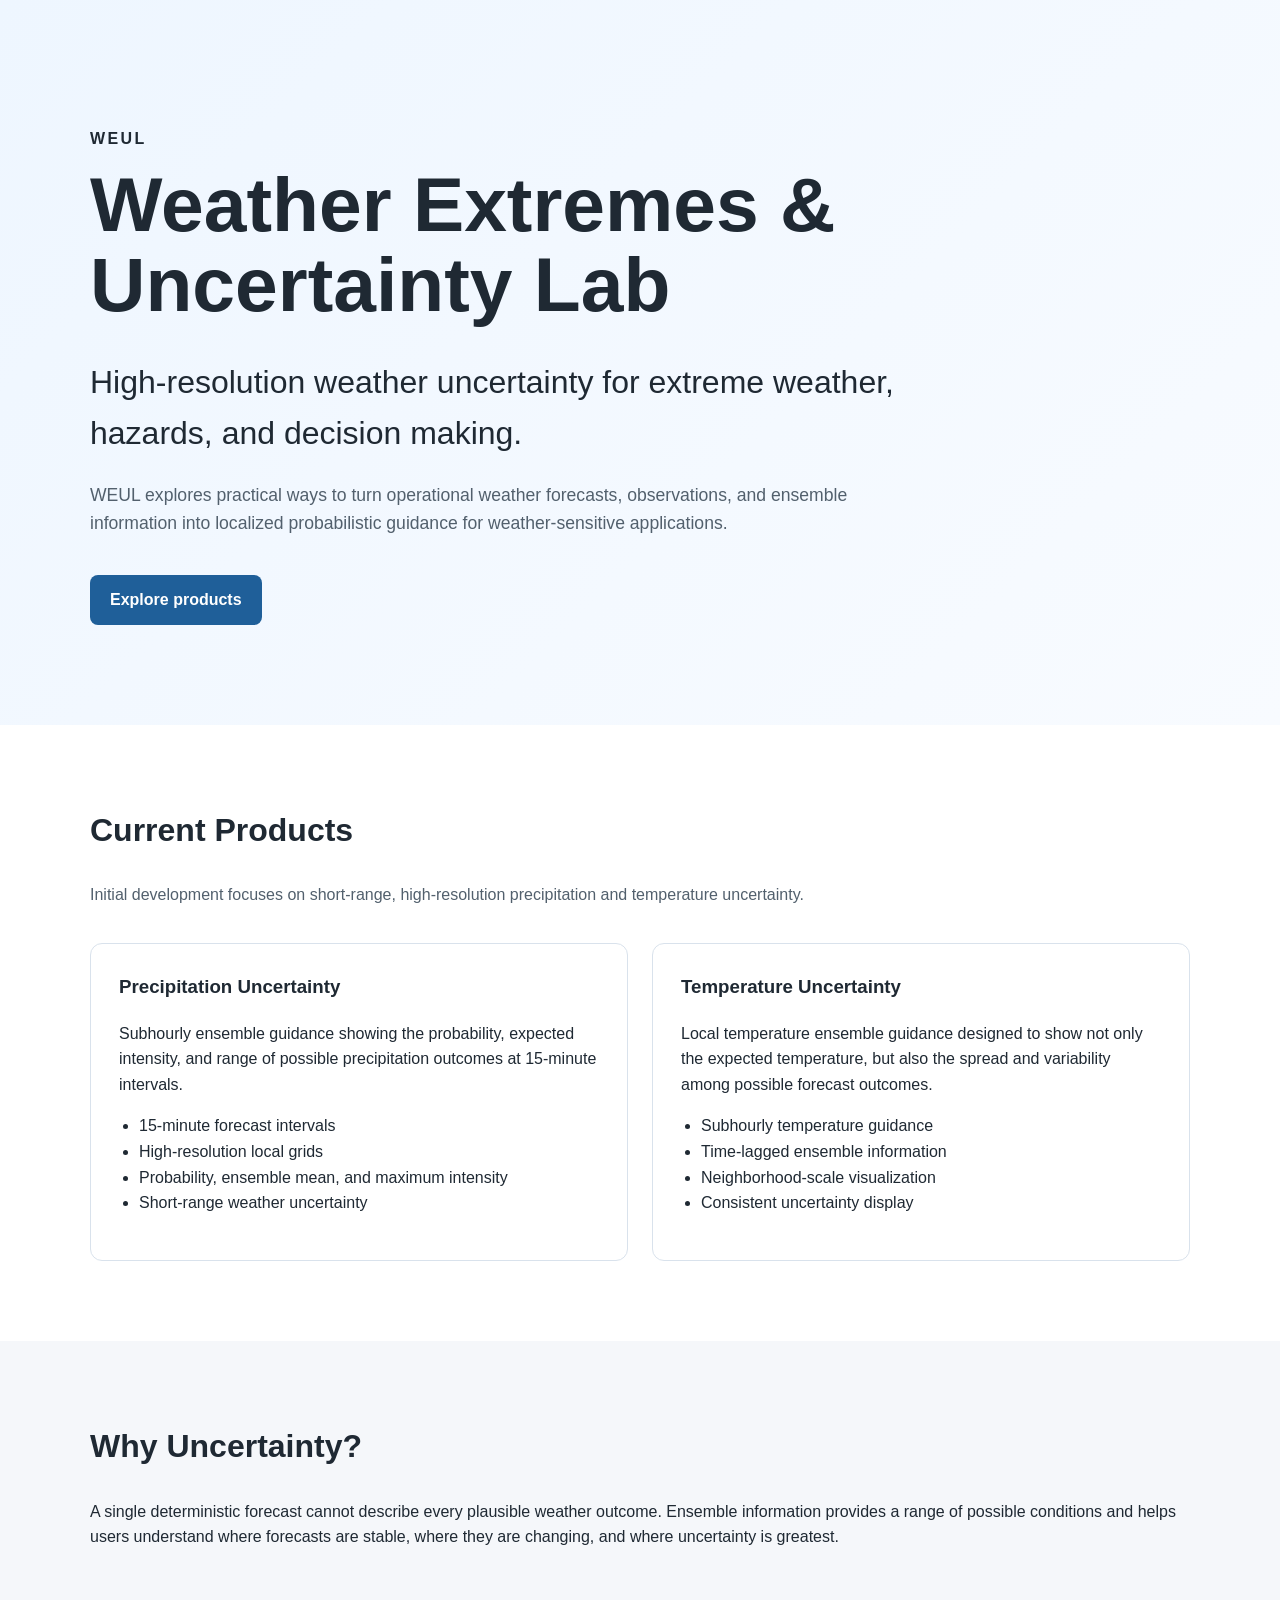
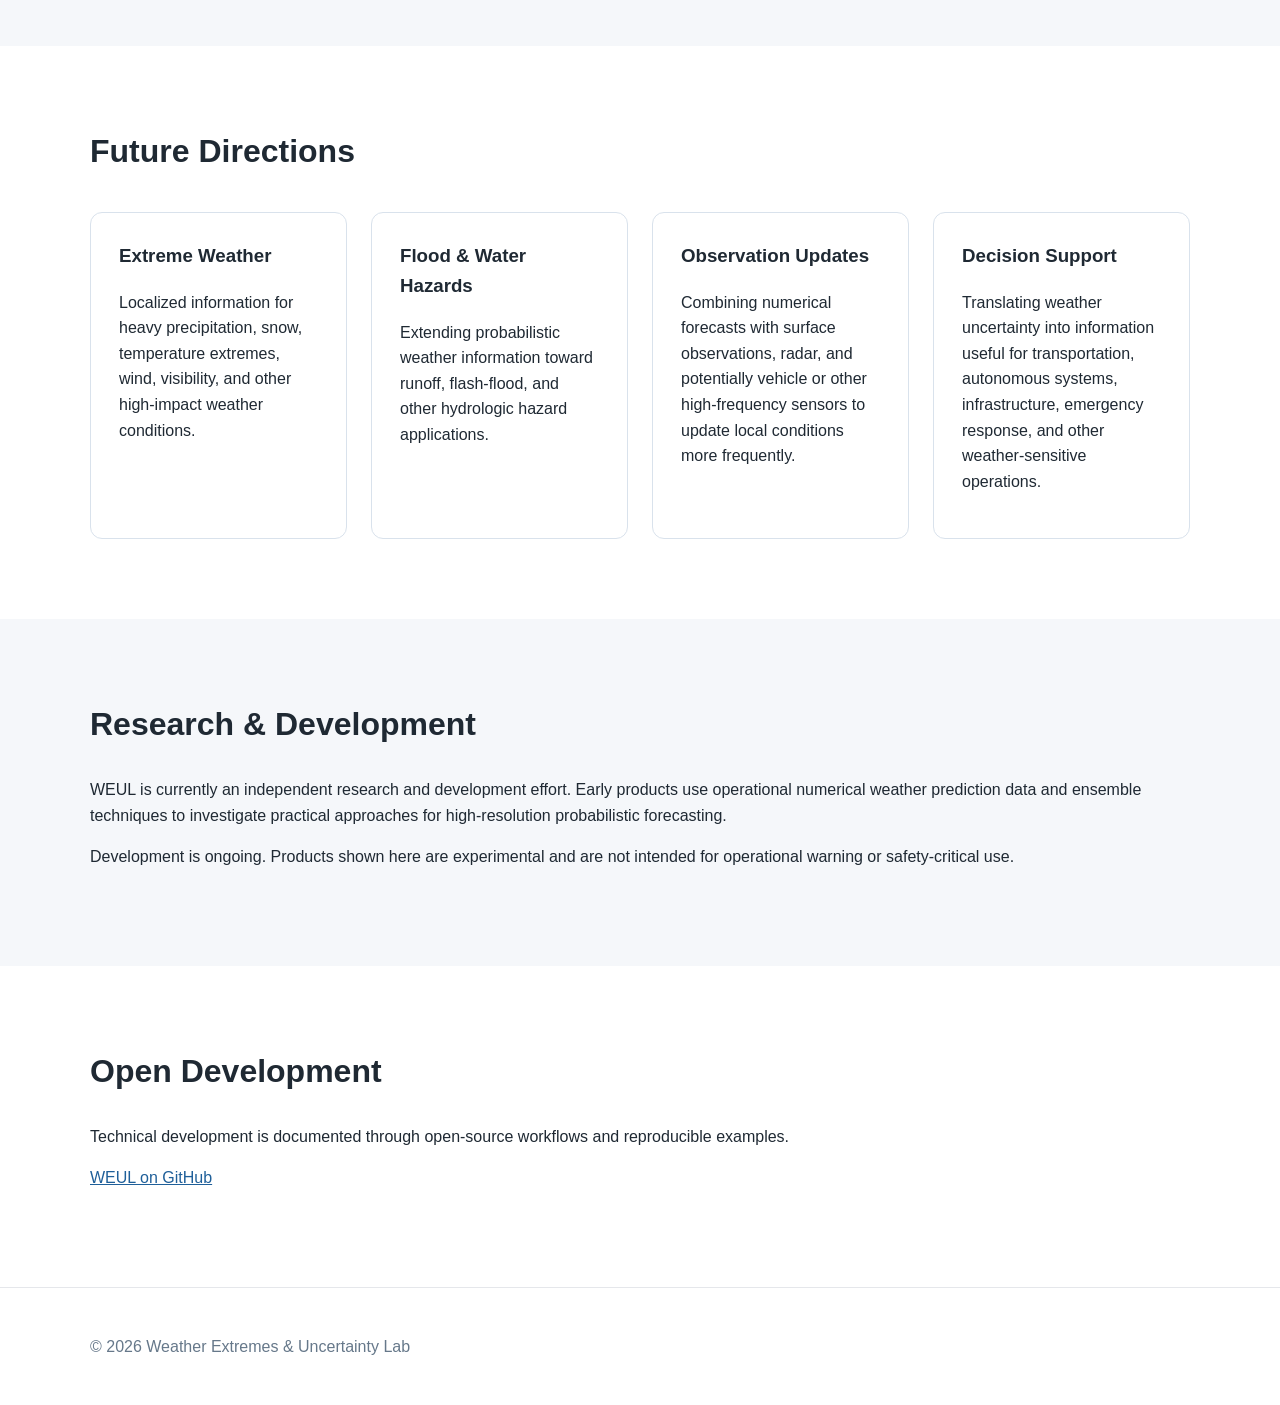
==== index.html @ e9f67d24 "Create initial WEUL website" ====
<!DOCTYPE html>
<html lang="en">
<head>
  <meta charset="UTF-8">
  <meta name="viewport" content="width=device-width, initial-scale=1.0">
  <title>Weather Extremes & Uncertainty Lab</title>
  <meta
    name="description"
    content="Weather Extremes & Uncertainty Lab develops high-resolution probabilistic weather and hazard information for decision making."
  >
  <link rel="stylesheet" href="style.css">
</head>

<body>

  <header class="hero">
    <div class="container">
      <p class="eyebrow">WEUL</p>

      <h1>Weather Extremes & Uncertainty Lab</h1>

      <p class="tagline">
        High-resolution weather uncertainty for extreme weather,
        hazards, and decision making.
      </p>

      <p class="intro">
        WEUL explores practical ways to turn operational weather forecasts,
        observations, and ensemble information into localized probabilistic
        guidance for weather-sensitive applications.
      </p>

      <a class="button" href="#products">Explore products</a>
    </div>
  </header>


  <main>

    <section id="products">
      <div class="container">
        <h2>Current Products</h2>

        <p class="section-intro">
          Initial development focuses on short-range, high-resolution
          precipitation and temperature uncertainty.
        </p>

        <div class="cards">

          <article class="card">
            <h3>Precipitation Uncertainty</h3>

            <p>
              Subhourly ensemble guidance showing the probability,
              expected intensity, and range of possible precipitation
              outcomes at 15-minute intervals.
            </p>

            <ul>
              <li>15-minute forecast intervals</li>
              <li>High-resolution local grids</li>
              <li>Probability, ensemble mean, and maximum intensity</li>
              <li>Short-range weather uncertainty</li>
            </ul>
          </article>


          <article class="card">
            <h3>Temperature Uncertainty</h3>

            <p>
              Local temperature ensemble guidance designed to show not only
              the expected temperature, but also the spread and variability
              among possible forecast outcomes.
            </p>

            <ul>
              <li>Subhourly temperature guidance</li>
              <li>Time-lagged ensemble information</li>
              <li>Neighborhood-scale visualization</li>
              <li>Consistent uncertainty display</li>
            </ul>
          </article>

        </div>
      </div>
    </section>


    <section class="alt">
      <div class="container">
        <h2>Why Uncertainty?</h2>

        <p>
          A single deterministic forecast cannot describe every plausible
          weather outcome. Ensemble information provides a range of possible
          conditions and helps users understand where forecasts are stable,
          where they are changing, and where uncertainty is greatest.
        </p>
      </div>
    </section>


    <section>
      <div class="container">
        <h2>Future Directions</h2>

        <div class="cards">

          <article class="card">
            <h3>Extreme Weather</h3>
            <p>
              Localized information for heavy precipitation, snow,
              temperature extremes, wind, visibility, and other high-impact
              weather conditions.
            </p>
          </article>

          <article class="card">
            <h3>Flood & Water Hazards</h3>
            <p>
              Extending probabilistic weather information toward runoff,
              flash-flood, and other hydrologic hazard applications.
            </p>
          </article>

          <article class="card">
            <h3>Observation Updates</h3>
            <p>
              Combining numerical forecasts with surface observations,
              radar, and potentially vehicle or other high-frequency sensors
              to update local conditions more frequently.
            </p>
          </article>

          <article class="card">
            <h3>Decision Support</h3>
            <p>
              Translating weather uncertainty into information useful for
              transportation, autonomous systems, infrastructure, emergency
              response, and other weather-sensitive operations.
            </p>
          </article>

        </div>
      </div>
    </section>


    <section class="alt">
      <div class="container">
        <h2>Research & Development</h2>

        <p>
          WEUL is currently an independent research and development effort.
          Early products use operational numerical weather prediction data
          and ensemble techniques to investigate practical approaches for
          high-resolution probabilistic forecasting.
        </p>

        <p>
          Development is ongoing. Products shown here are experimental and
          are not intended for operational warning or safety-critical use.
        </p>
      </div>
    </section>


    <section>
      <div class="container">
        <h2>Open Development</h2>

        <p>
          Technical development is documented through open-source workflows
          and reproducible examples.
        </p>

        <p>
          <a href="https://github.com/WEULab">WEUL on GitHub</a>
        </p>
      </div>
    </section>

  </main>


  <footer>
    <div class="container">
      <p>
        © 2026 Weather Extremes & Uncertainty Lab
      </p>
    </div>
  </footer>

</body>
</html>
---- style.css ----
* {
  box-sizing: border-box;
}

body {
  margin: 0;
  font-family:
    -apple-system,
    BlinkMacSystemFont,
    "Segoe UI",
    Roboto,
    Helvetica,
    Arial,
    sans-serif;

  color: #1f2933;
  background: #ffffff;
  line-height: 1.6;
}

.container {
  width: min(1100px, 90%);
  margin: 0 auto;
}

.hero {
  padding: 110px 0 100px;
  background: linear-gradient(
    135deg,
    #eef6ff,
    #f8fbff
  );
}

.eyebrow {
  font-weight: 700;
  letter-spacing: 0.15em;
  text-transform: uppercase;
  margin-bottom: 12px;
}

h1 {
  font-size: clamp(2.5rem, 6vw, 5rem);
  line-height: 1.05;
  max-width: 900px;
  margin: 0 0 24px;
}

.tagline {
  font-size: clamp(1.3rem, 2.5vw, 2rem);
  max-width: 850px;
  margin-bottom: 22px;
}

.intro {
  max-width: 760px;
  font-size: 1.1rem;
  color: #52606d;
}

.button {
  display: inline-block;
  margin-top: 20px;
  padding: 12px 20px;
  border-radius: 8px;
  background: #1f5f99;
  color: white;
  text-decoration: none;
  font-weight: 600;
}

section {
  padding: 80px 0;
}

.alt {
  background: #f5f7fa;
}

h2 {
  font-size: 2rem;
  margin-top: 0;
}

.section-intro {
  max-width: 760px;
  color: #52606d;
}

.cards {
  display: grid;
  grid-template-columns:
    repeat(auto-fit, minmax(250px, 1fr));

  gap: 24px;
  margin-top: 35px;
}

.card {
  border: 1px solid #d9e2ec;
  border-radius: 12px;
  padding: 28px;
  background: white;
}

.card h3 {
  margin-top: 0;
}

.card ul {
  padding-left: 20px;
}

a {
  color: #1f5f99;
}

footer {
  border-top: 1px solid #e5e7eb;
  padding: 30px 0;
  color: #66788a;
}
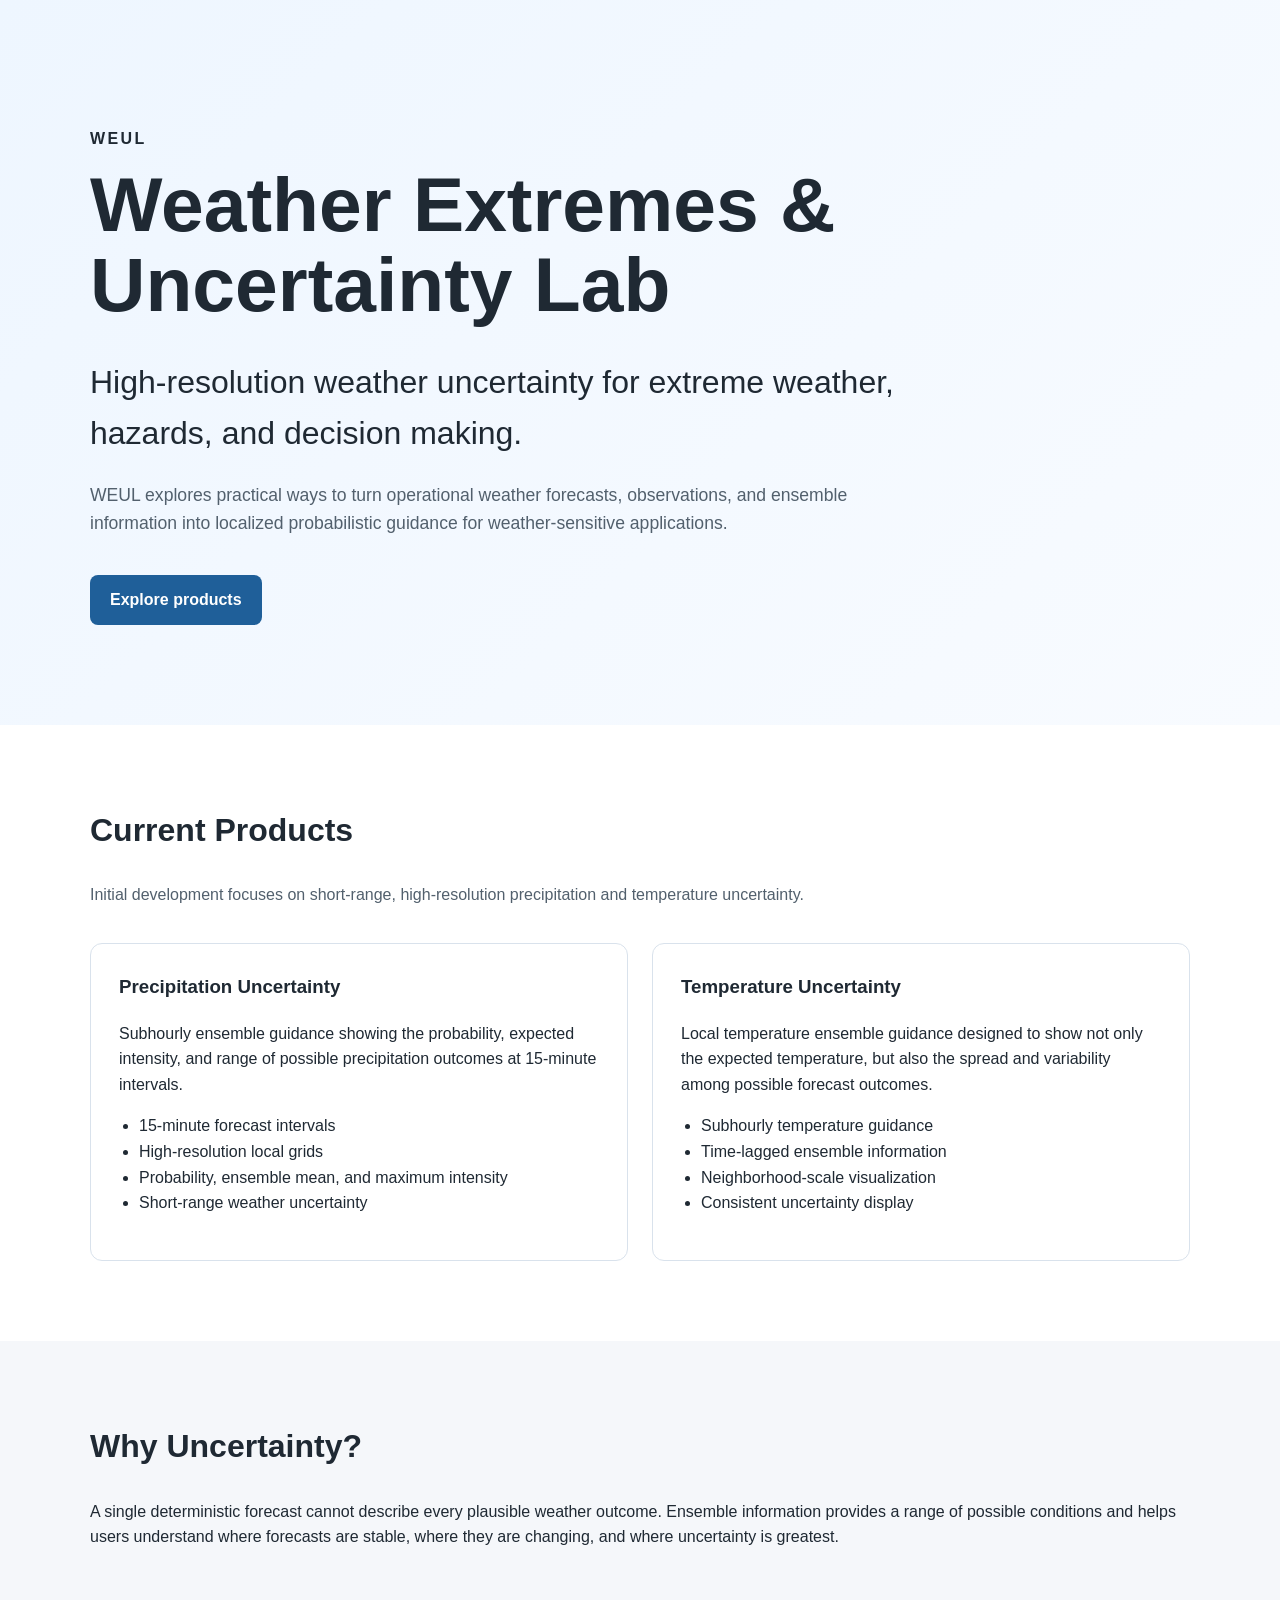
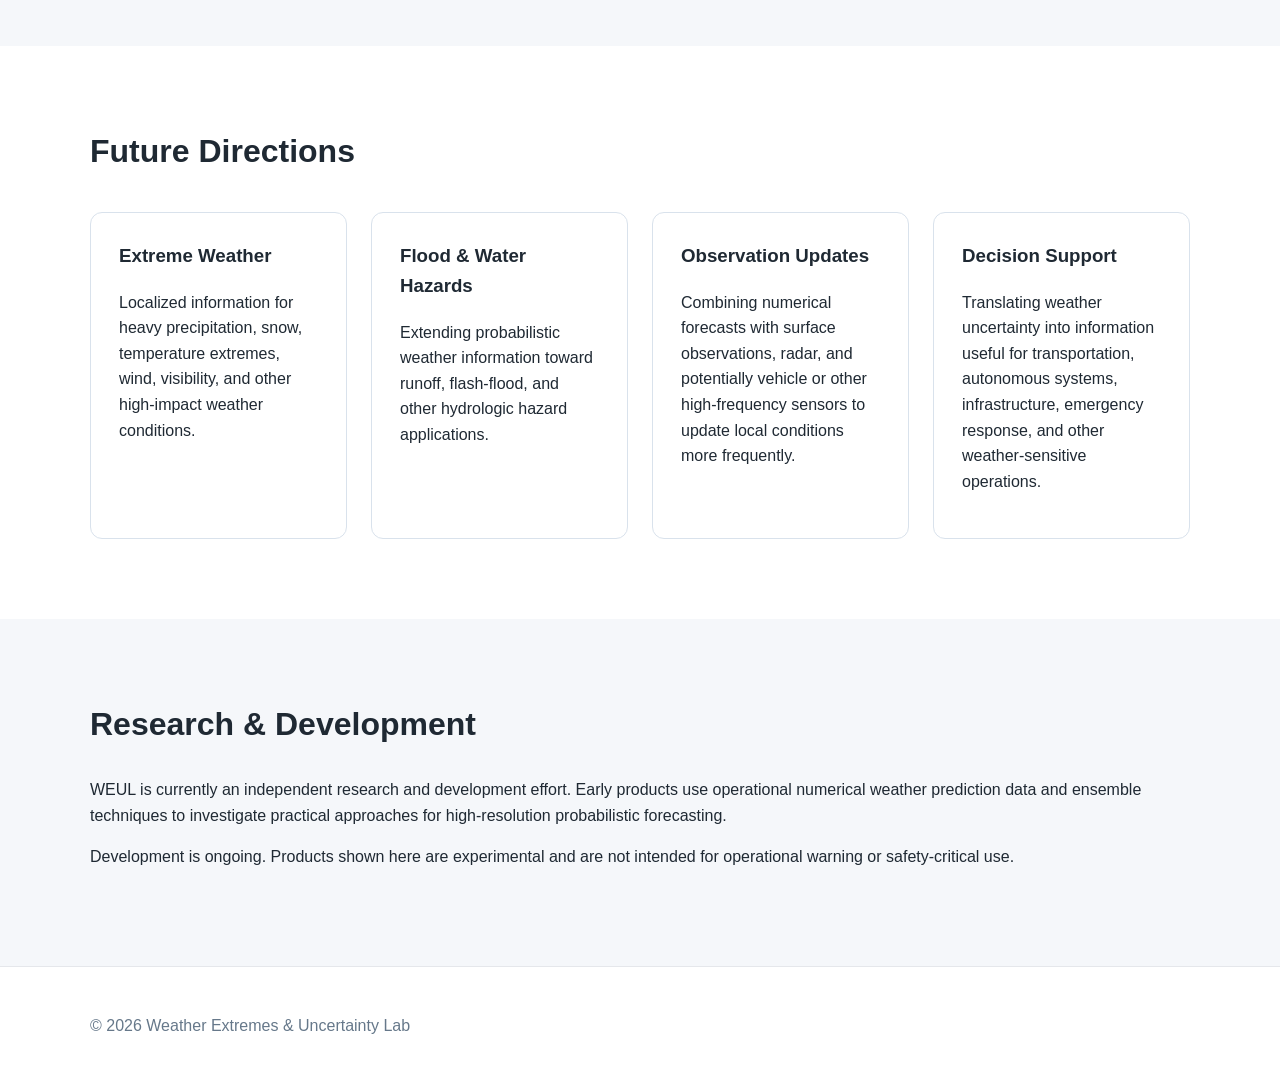
==== commit 42fde6a2: "Update index.html" ====
--- a/index.html
+++ b/index.html
@@ -167,21 +167,6 @@
     </section>
 
 
-    <section>
-      <div class="container">
-        <h2>Open Development</h2>
-
-        <p>
-          Technical development is documented through open-source workflows
-          and reproducible examples.
-        </p>
-
-        <p>
-          <a href="https://github.com/WEULab">WEUL on GitHub</a>
-        </p>
-      </div>
-    </section>
-
   </main>
 
 
@@ -194,4 +179,4 @@
   </footer>
 
 </body>
-</html>+</html>
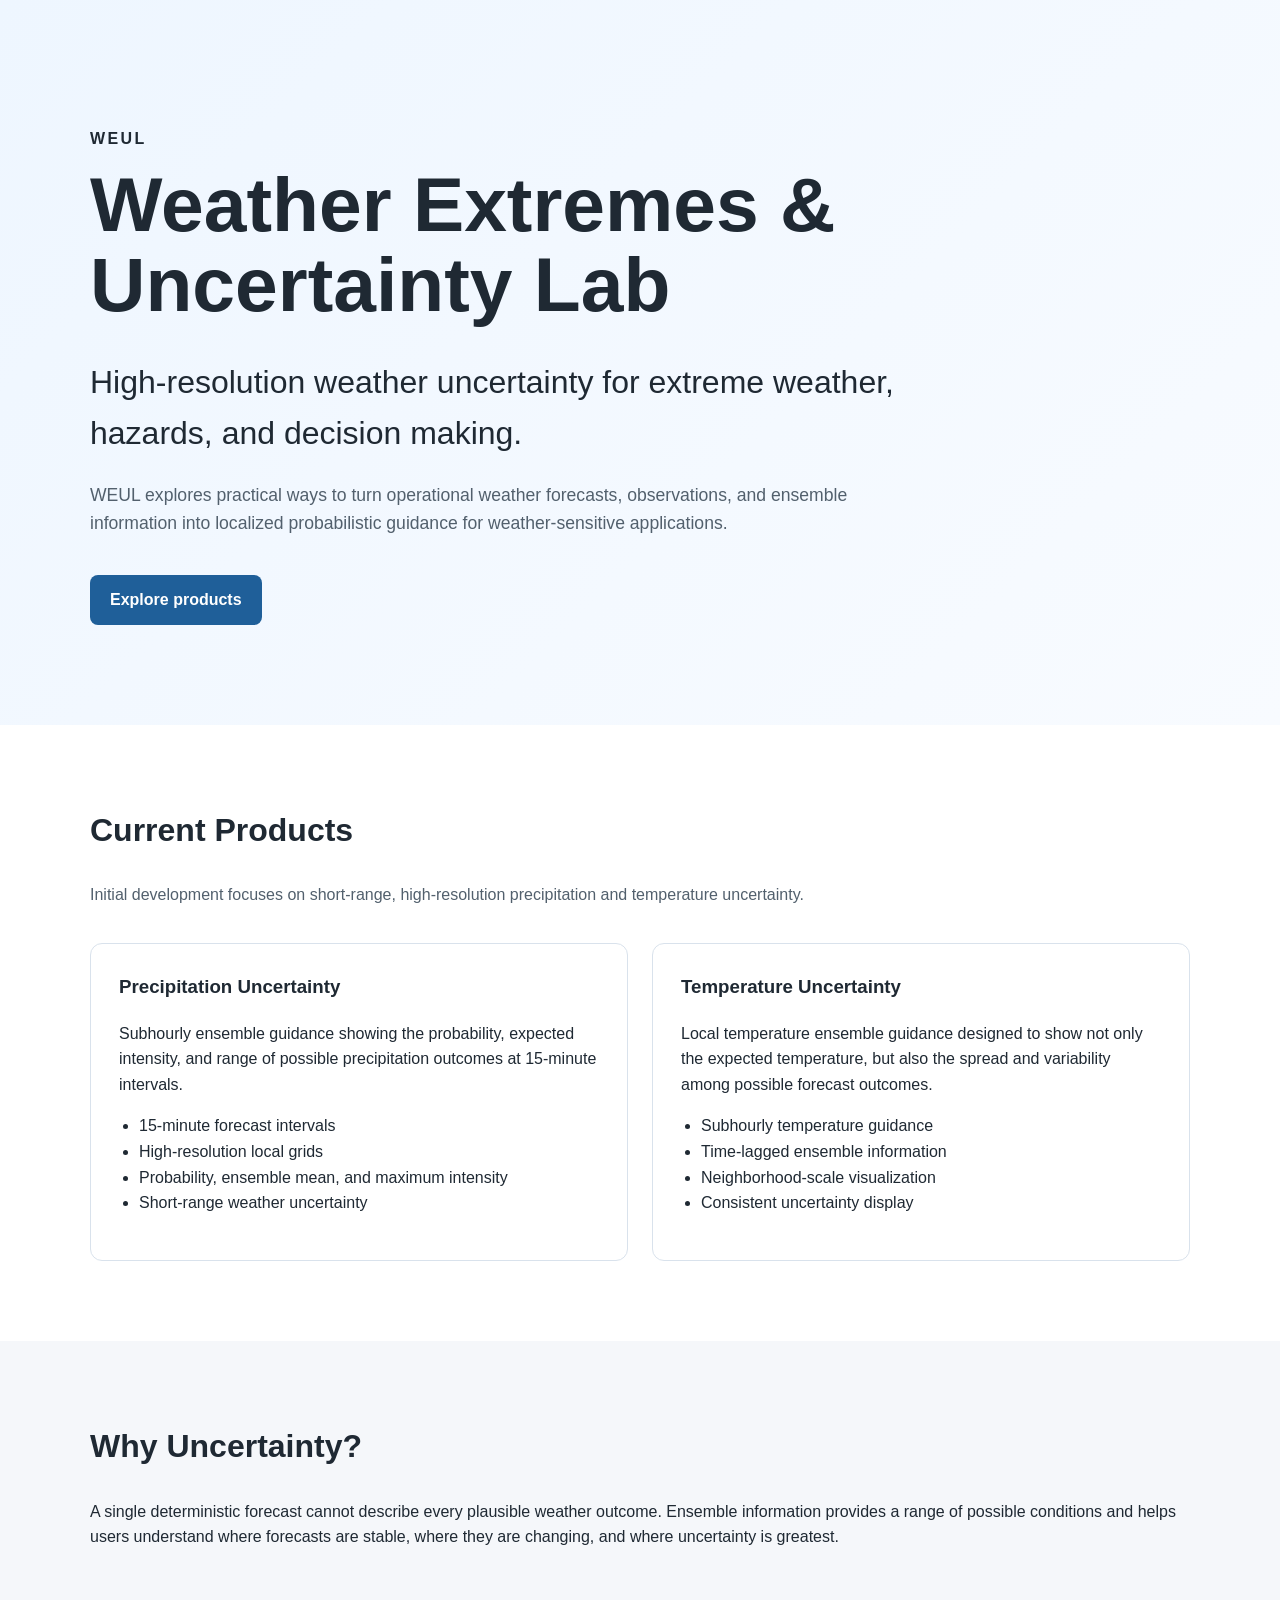
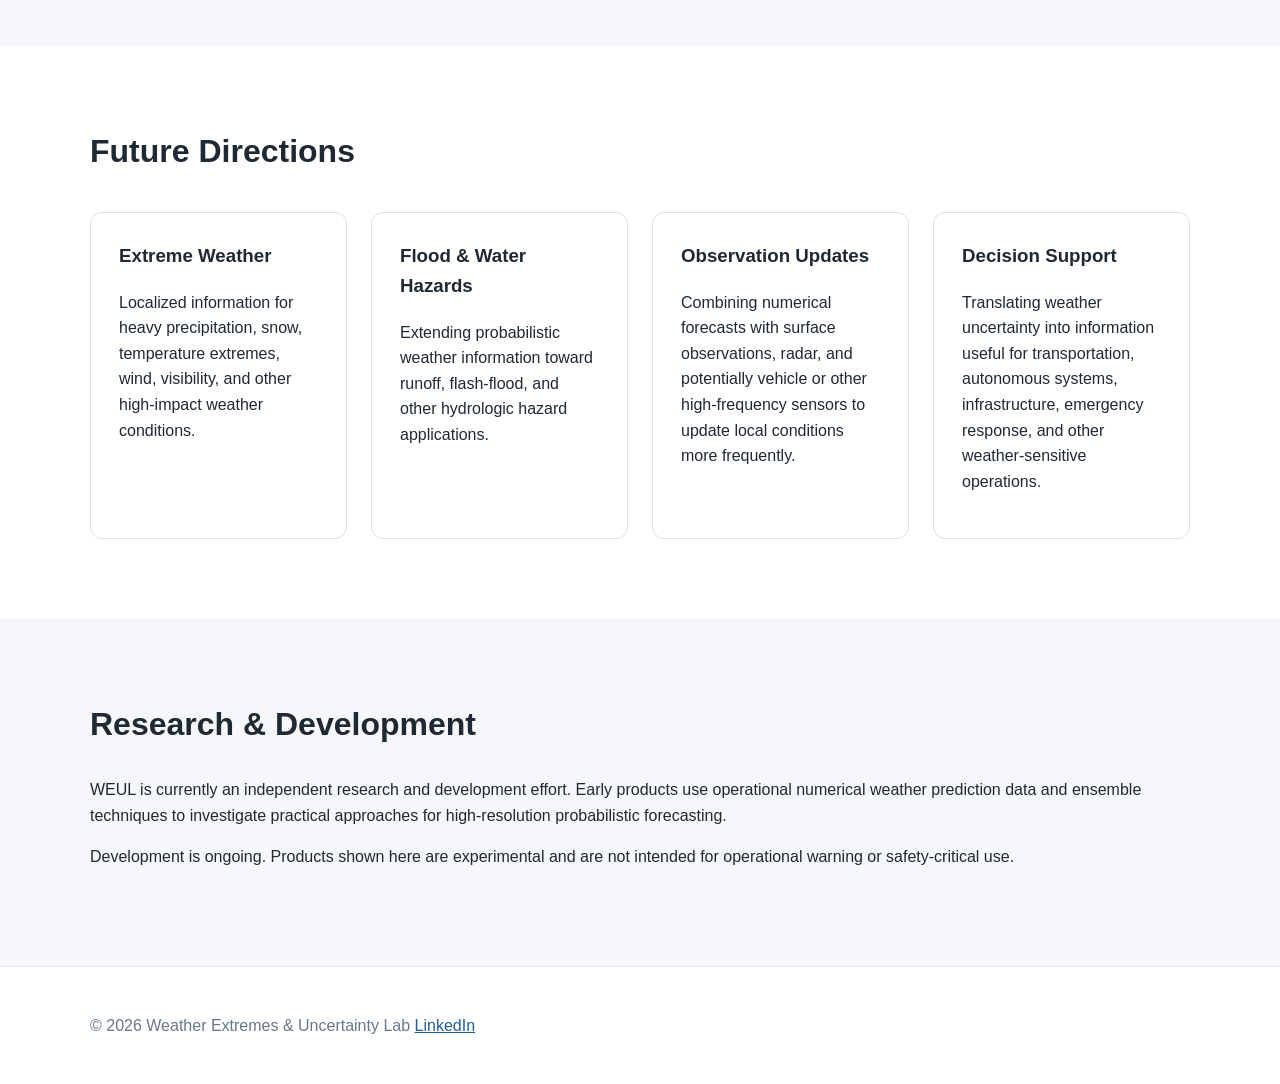
==== commit 0fdf5f88: "Update index.html" ====
--- a/index.html
+++ b/index.html
@@ -174,6 +174,13 @@
     <div class="container">
       <p>
         © 2026 Weather Extremes & Uncertainty Lab
+        <a
+          href="https://www.linkedin.com/company/weulab/"
+          target="_blank"
+          rel="noopener noreferrer"
+        >
+          LinkedIn
+        </a>        
       </p>
     </div>
   </footer>
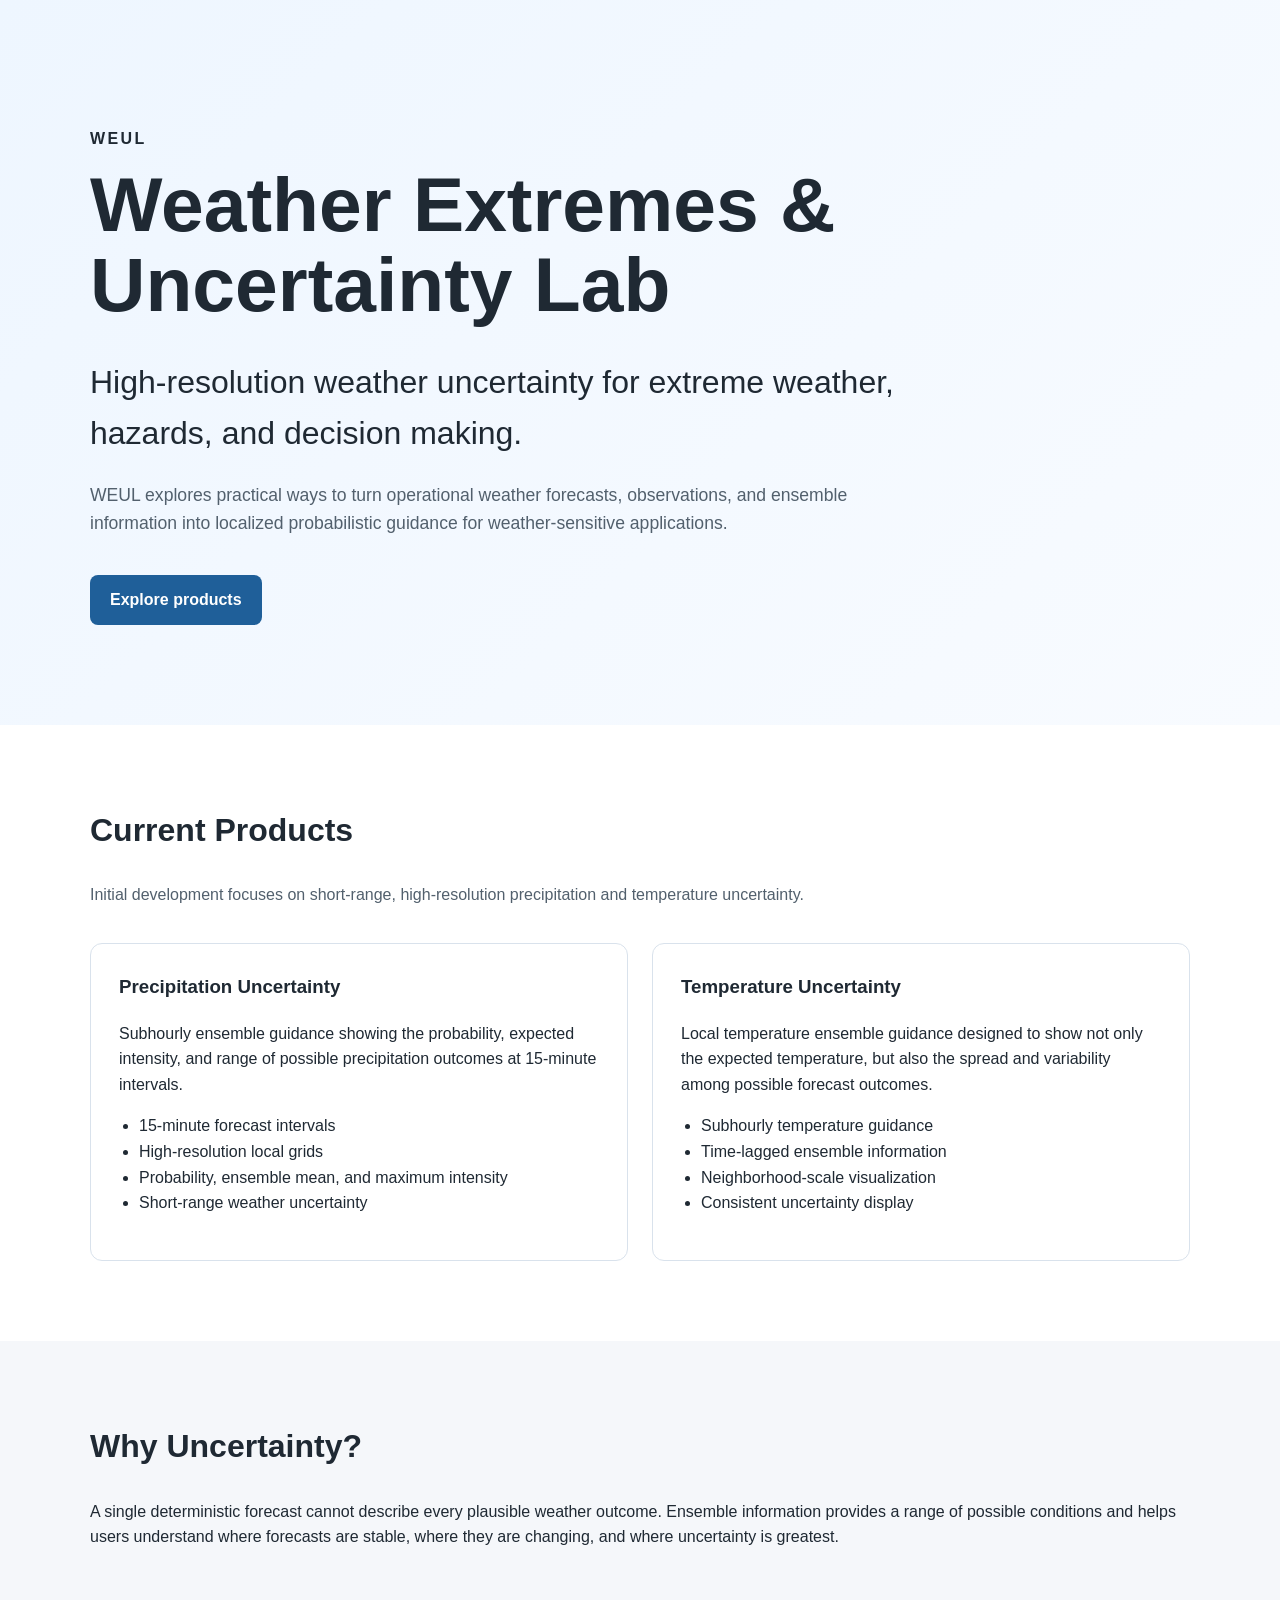
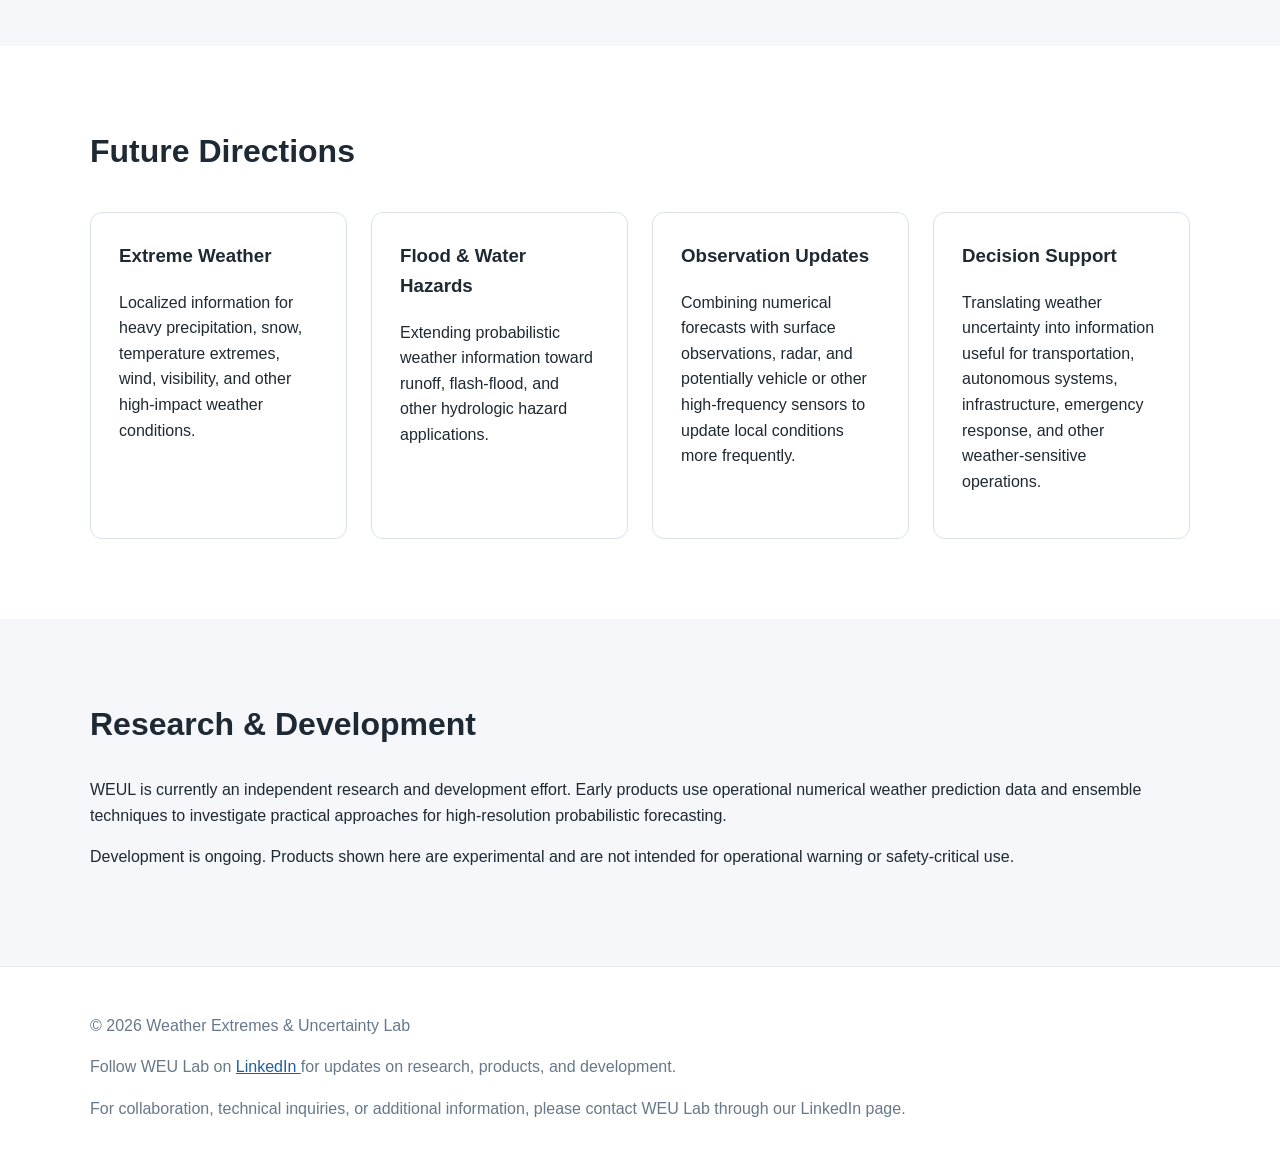
==== commit 57a642bf: "Update index.html" ====
--- a/index.html
+++ b/index.html
@@ -173,15 +173,24 @@
   <footer>
     <div class="container">
       <p>
-        © 2026 Weather Extremes & Uncertainty Lab
-        <a
-          href="https://www.linkedin.com/company/weulab/"
-          target="_blank"
-          rel="noopener noreferrer"
-        >
-          LinkedIn
-        </a>        
+        © 2026 Weather Extremes & Uncertainty Lab      
       </p>
+      <p>
+      Follow WEU Lab on
+      <a
+        href="https://www.linkedin.com/company/weulab/"
+        target="_blank"
+        rel="noopener noreferrer"
+      >
+        LinkedIn
+      </a>
+      for updates on research, products, and development.
+    </p>
+
+    <p>
+      For collaboration, technical inquiries, or additional information,
+      please contact WEU Lab through our LinkedIn page.
+    </p>
     </div>
   </footer>
 
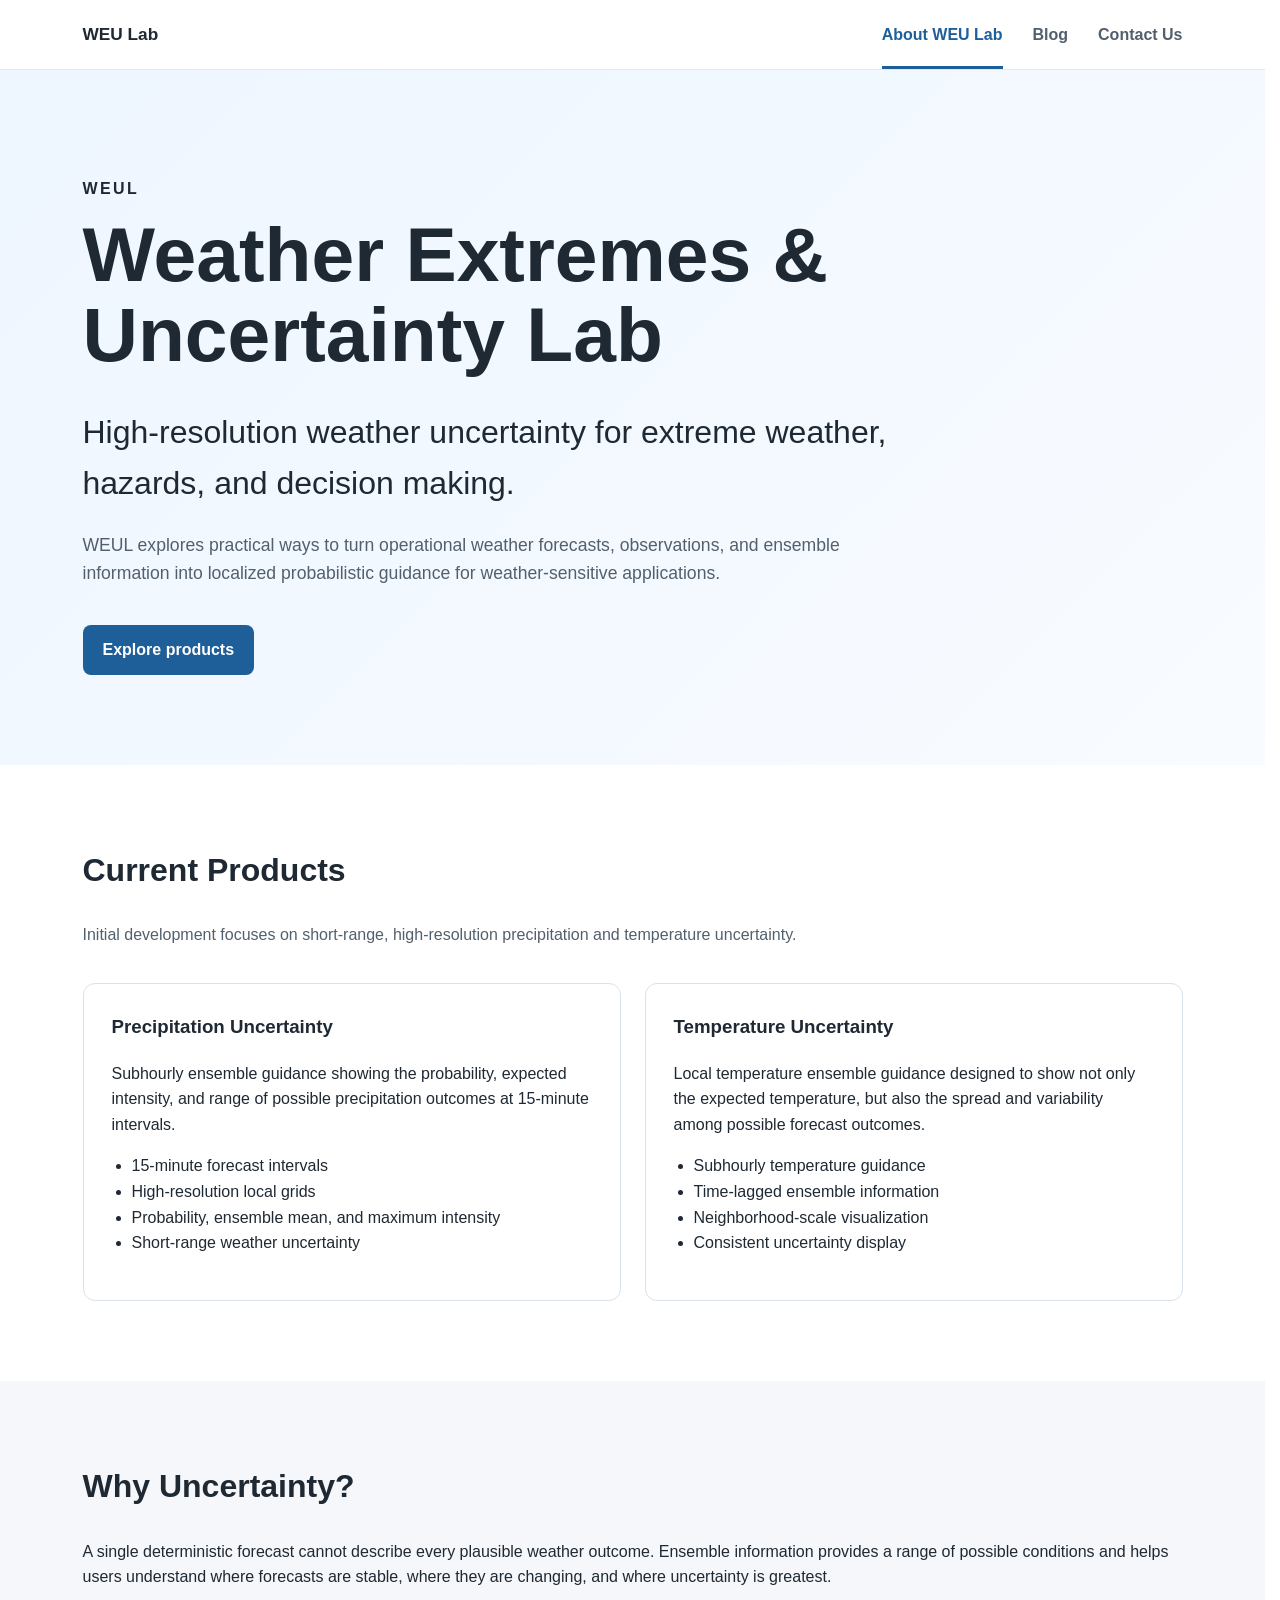
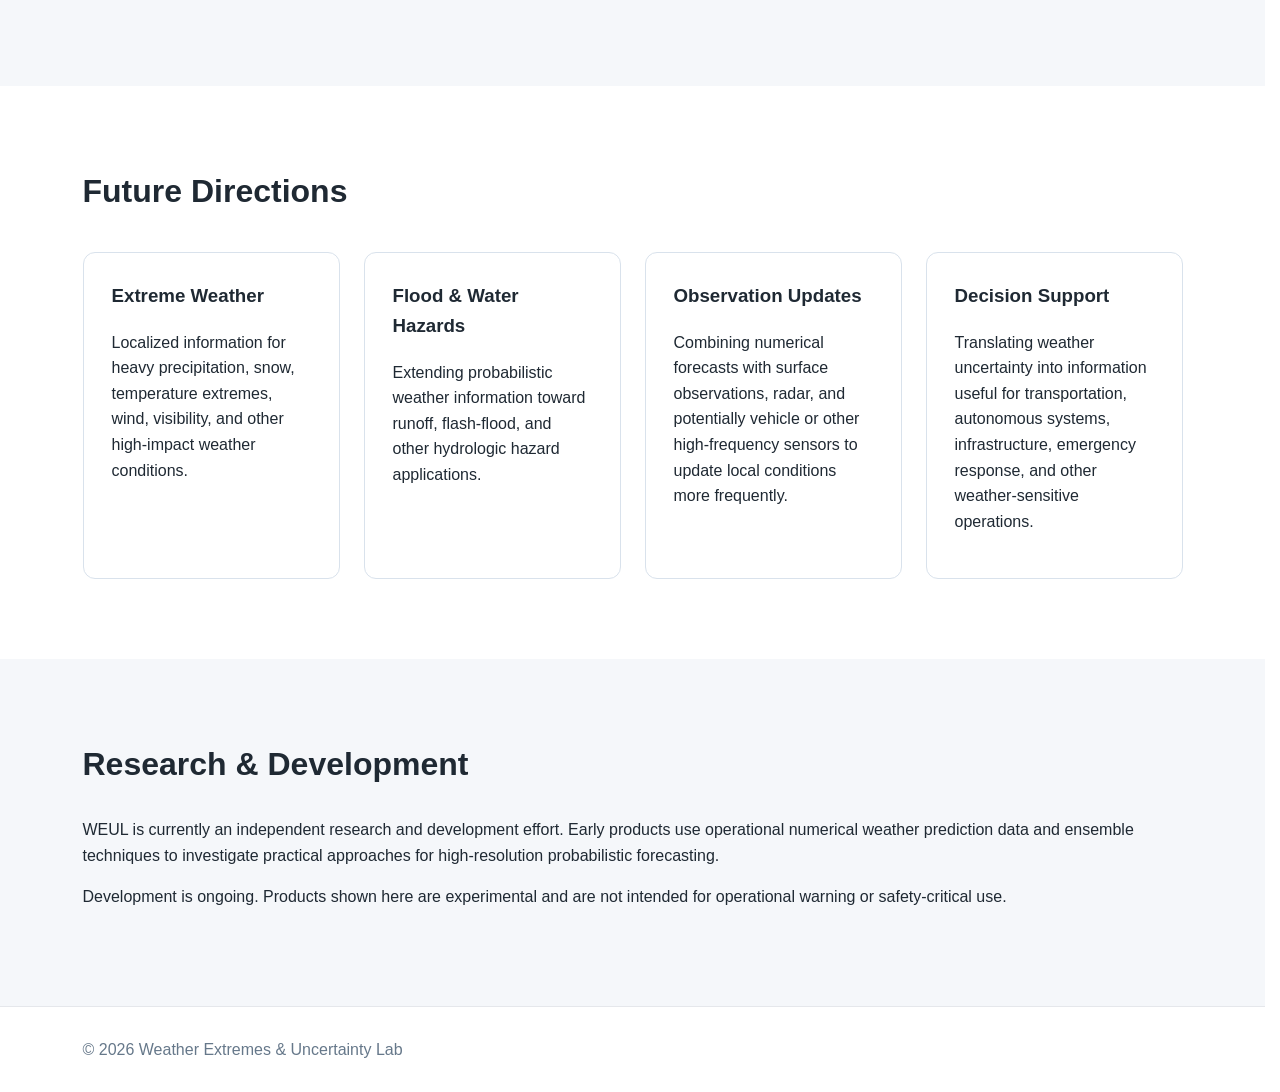
==== commit 45c33f43: "Add Blog and Contact pages" ====
--- a/index.html
+++ b/index.html
@@ -3,196 +3,48 @@
 <head>
   <meta charset="UTF-8">
   <meta name="viewport" content="width=device-width, initial-scale=1.0">
-  <title>Weather Extremes & Uncertainty Lab</title>
-  <meta
-    name="description"
-    content="Weather Extremes & Uncertainty Lab develops high-resolution probabilistic weather and hazard information for decision making."
-  >
+  <title>Weather Extremes &amp; Uncertainty Lab</title>
+  <meta name="description" content="Weather Extremes & Uncertainty Lab develops high-resolution probabilistic weather and hazard information for decision making.">
   <link rel="stylesheet" href="style.css">
 </head>
-
 <body>
-
+  <nav class="site-nav">
+    <div class="container nav-inner">
+      <a class="brand" href="index.html">WEU Lab</a>
+      <div class="nav-links">
+        <a class="active" href="index.html">About WEU Lab</a>
+        <a href="blog.html">Blog</a>
+        <a href="contact.html">Contact Us</a>
+      </div>
+    </div>
+  </nav>
   <header class="hero">
     <div class="container">
       <p class="eyebrow">WEUL</p>
-
-      <h1>Weather Extremes & Uncertainty Lab</h1>
-
-      <p class="tagline">
-        High-resolution weather uncertainty for extreme weather,
-        hazards, and decision making.
-      </p>
-
-      <p class="intro">
-        WEUL explores practical ways to turn operational weather forecasts,
-        observations, and ensemble information into localized probabilistic
-        guidance for weather-sensitive applications.
-      </p>
-
+      <h1>Weather Extremes &amp; Uncertainty Lab</h1>
+      <p class="tagline">High-resolution weather uncertainty for extreme weather, hazards, and decision making.</p>
+      <p class="intro">WEUL explores practical ways to turn operational weather forecasts, observations, and ensemble information into localized probabilistic guidance for weather-sensitive applications.</p>
       <a class="button" href="#products">Explore products</a>
     </div>
   </header>
-
-
   <main>
-
-    <section id="products">
-      <div class="container">
-        <h2>Current Products</h2>
-
-        <p class="section-intro">
-          Initial development focuses on short-range, high-resolution
-          precipitation and temperature uncertainty.
-        </p>
-
-        <div class="cards">
-
-          <article class="card">
-            <h3>Precipitation Uncertainty</h3>
-
-            <p>
-              Subhourly ensemble guidance showing the probability,
-              expected intensity, and range of possible precipitation
-              outcomes at 15-minute intervals.
-            </p>
-
-            <ul>
-              <li>15-minute forecast intervals</li>
-              <li>High-resolution local grids</li>
-              <li>Probability, ensemble mean, and maximum intensity</li>
-              <li>Short-range weather uncertainty</li>
-            </ul>
-          </article>
-
-
-          <article class="card">
-            <h3>Temperature Uncertainty</h3>
-
-            <p>
-              Local temperature ensemble guidance designed to show not only
-              the expected temperature, but also the spread and variability
-              among possible forecast outcomes.
-            </p>
-
-            <ul>
-              <li>Subhourly temperature guidance</li>
-              <li>Time-lagged ensemble information</li>
-              <li>Neighborhood-scale visualization</li>
-              <li>Consistent uncertainty display</li>
-            </ul>
-          </article>
-
-        </div>
+    <section id="products"><div class="container">
+      <h2>Current Products</h2>
+      <p class="section-intro">Initial development focuses on short-range, high-resolution precipitation and temperature uncertainty.</p>
+      <div class="cards">
+        <article class="card"><h3>Precipitation Uncertainty</h3><p>Subhourly ensemble guidance showing the probability, expected intensity, and range of possible precipitation outcomes at 15-minute intervals.</p><ul><li>15-minute forecast intervals</li><li>High-resolution local grids</li><li>Probability, ensemble mean, and maximum intensity</li><li>Short-range weather uncertainty</li></ul></article>
+        <article class="card"><h3>Temperature Uncertainty</h3><p>Local temperature ensemble guidance designed to show not only the expected temperature, but also the spread and variability among possible forecast outcomes.</p><ul><li>Subhourly temperature guidance</li><li>Time-lagged ensemble information</li><li>Neighborhood-scale visualization</li><li>Consistent uncertainty display</li></ul></article>
       </div>
-    </section>
-
-
-    <section class="alt">
-      <div class="container">
-        <h2>Why Uncertainty?</h2>
-
-        <p>
-          A single deterministic forecast cannot describe every plausible
-          weather outcome. Ensemble information provides a range of possible
-          conditions and helps users understand where forecasts are stable,
-          where they are changing, and where uncertainty is greatest.
-        </p>
-      </div>
-    </section>
-
-
-    <section>
-      <div class="container">
-        <h2>Future Directions</h2>
-
-        <div class="cards">
-
-          <article class="card">
-            <h3>Extreme Weather</h3>
-            <p>
-              Localized information for heavy precipitation, snow,
-              temperature extremes, wind, visibility, and other high-impact
-              weather conditions.
-            </p>
-          </article>
-
-          <article class="card">
-            <h3>Flood & Water Hazards</h3>
-            <p>
-              Extending probabilistic weather information toward runoff,
-              flash-flood, and other hydrologic hazard applications.
-            </p>
-          </article>
-
-          <article class="card">
-            <h3>Observation Updates</h3>
-            <p>
-              Combining numerical forecasts with surface observations,
-              radar, and potentially vehicle or other high-frequency sensors
-              to update local conditions more frequently.
-            </p>
-          </article>
-
-          <article class="card">
-            <h3>Decision Support</h3>
-            <p>
-              Translating weather uncertainty into information useful for
-              transportation, autonomous systems, infrastructure, emergency
-              response, and other weather-sensitive operations.
-            </p>
-          </article>
-
-        </div>
-      </div>
-    </section>
-
-
-    <section class="alt">
-      <div class="container">
-        <h2>Research & Development</h2>
-
-        <p>
-          WEUL is currently an independent research and development effort.
-          Early products use operational numerical weather prediction data
-          and ensemble techniques to investigate practical approaches for
-          high-resolution probabilistic forecasting.
-        </p>
-
-        <p>
-          Development is ongoing. Products shown here are experimental and
-          are not intended for operational warning or safety-critical use.
-        </p>
-      </div>
-    </section>
-
-
+    </div></section>
+    <section class="alt"><div class="container"><h2>Why Uncertainty?</h2><p>A single deterministic forecast cannot describe every plausible weather outcome. Ensemble information provides a range of possible conditions and helps users understand where forecasts are stable, where they are changing, and where uncertainty is greatest.</p></div></section>
+    <section><div class="container"><h2>Future Directions</h2><div class="cards">
+      <article class="card"><h3>Extreme Weather</h3><p>Localized information for heavy precipitation, snow, temperature extremes, wind, visibility, and other high-impact weather conditions.</p></article>
+      <article class="card"><h3>Flood &amp; Water Hazards</h3><p>Extending probabilistic weather information toward runoff, flash-flood, and other hydrologic hazard applications.</p></article>
+      <article class="card"><h3>Observation Updates</h3><p>Combining numerical forecasts with surface observations, radar, and potentially vehicle or other high-frequency sensors to update local conditions more frequently.</p></article>
+      <article class="card"><h3>Decision Support</h3><p>Translating weather uncertainty into information useful for transportation, autonomous systems, infrastructure, emergency response, and other weather-sensitive operations.</p></article>
+    </div></div></section>
+    <section class="alt"><div class="container"><h2>Research &amp; Development</h2><p>WEUL is currently an independent research and development effort. Early products use operational numerical weather prediction data and ensemble techniques to investigate practical approaches for high-resolution probabilistic forecasting.</p><p>Development is ongoing. Products shown here are experimental and are not intended for operational warning or safety-critical use.</p></div></section>
   </main>
-
-
-  <footer>
-    <div class="container">
-      <p>
-        © 2026 Weather Extremes & Uncertainty Lab      
-      </p>
-      <p>
-      Follow WEU Lab on
-      <a
-        href="https://www.linkedin.com/company/weulab/"
-        target="_blank"
-        rel="noopener noreferrer"
-      >
-        LinkedIn
-      </a>
-      for updates on research, products, and development.
-    </p>
-
-    <p>
-      For collaboration, technical inquiries, or additional information,
-      please contact WEU Lab through our LinkedIn page.
-    </p>
-    </div>
-  </footer>
-
+  <footer><div class="container"><p>© 2026 Weather Extremes &amp; Uncertainty Lab</p></div></footer>
 </body>
-</html>
+</html>
--- a/style.css
+++ b/style.css
@@ -1,122 +1,104 @@
-* {
-  box-sizing: border-box;
+* { box-sizing: border-box; }
+
+html {
+  overflow-y: scroll;
+  scrollbar-gutter: stable;
+  min-width: 100%;
 }
+
+html, body { min-height: 100%; }
 
 body {
   margin: 0;
-  font-family:
-    -apple-system,
-    BlinkMacSystemFont,
-    "Segoe UI",
-    Roboto,
-    Helvetica,
-    Arial,
-    sans-serif;
-
+  min-height: 100vh;
+  display: flex;
+  flex-direction: column;
+  font-family: -apple-system, BlinkMacSystemFont, "Segoe UI", Roboto, Helvetica, Arial, sans-serif;
   color: #1f2933;
   background: #ffffff;
   line-height: 1.6;
 }
 
-.container {
-  width: min(1100px, 90%);
-  margin: 0 auto;
+.container { width: min(1100px, 90%); margin: 0 auto; }
+
+.site-nav {
+  background: #ffffff;
+  border-bottom: 1px solid #e5e7eb;
+  min-height: 69px;
+  flex: 0 0 auto;
 }
 
-.hero {
-  padding: 110px 0 100px;
-  background: linear-gradient(
-    135deg,
-    #eef6ff,
-    #f8fbff
-  );
+.nav-inner {
+  height: 69px;
+  display: flex;
+  align-items: center;
+  justify-content: space-between;
+  gap: 28px;
 }
 
-.eyebrow {
-  font-weight: 700;
-  letter-spacing: 0.15em;
-  text-transform: uppercase;
-  margin-bottom: 12px;
+.brand {
+  color: #1f2933;
+  font-size: 1.08rem;
+  font-weight: 750;
+  text-decoration: none;
+  white-space: nowrap;
 }
 
-h1 {
-  font-size: clamp(2.5rem, 6vw, 5rem);
-  line-height: 1.05;
-  max-width: 900px;
-  margin: 0 0 24px;
+.nav-links {
+  display: flex;
+  align-items: center;
+  justify-content: flex-end;
+  gap: 30px;
+  min-width: 330px;
+  height: 69px;
 }
 
-.tagline {
-  font-size: clamp(1.3rem, 2.5vw, 2rem);
-  max-width: 850px;
-  margin-bottom: 22px;
+.nav-links a {
+  height: 69px;
+  display: flex;
+  align-items: center;
+  color: #52606d;
+  font-weight: 600;
+  text-decoration: none;
+  padding: 3px 0 0;
+  border-bottom: 3px solid transparent;
+  white-space: nowrap;
 }
 
-.intro {
-  max-width: 760px;
-  font-size: 1.1rem;
-  color: #52606d;
+.nav-links a:hover,
+.nav-links a.active {
+  color: #1f5f99;
+  border-bottom-color: #1f5f99;
 }
 
-.button {
-  display: inline-block;
-  margin-top: 20px;
-  padding: 12px 20px;
-  border-radius: 8px;
-  background: #1f5f99;
-  color: white;
-  text-decoration: none;
-  font-weight: 600;
+.hero { padding: 90px 0; background: linear-gradient(135deg, #eef6ff, #f8fbff); }
+.page-hero { padding: 68px 0 58px; background: linear-gradient(135deg, #eef6ff, #f8fbff); }
+.eyebrow { font-weight: 700; letter-spacing: 0.15em; text-transform: uppercase; margin-bottom: 12px; }
+h1 { font-size: clamp(2.5rem, 6vw, 5rem); line-height: 1.05; max-width: 900px; margin: 0 0 24px; }
+.page-hero h1 { font-size: clamp(2.3rem, 5vw, 4rem); }
+.tagline { font-size: clamp(1.3rem, 2.5vw, 2rem); max-width: 850px; margin-bottom: 22px; }
+.intro { max-width: 760px; font-size: 1.1rem; color: #52606d; }
+.button { display: inline-block; margin-top: 20px; padding: 12px 20px; border-radius: 8px; background: #1f5f99; color: white; text-decoration: none; font-weight: 600; }
+main { flex: 1 0 auto; }
+section { padding: 80px 0; }
+.alt { background: #f5f7fa; }
+h2 { font-size: 2rem; margin-top: 0; }
+.section-intro { max-width: 760px; color: #52606d; }
+.cards { display: grid; grid-template-columns: repeat(auto-fit, minmax(250px, 1fr)); gap: 24px; margin-top: 35px; }
+.card { border: 1px solid #d9e2ec; border-radius: 12px; padding: 28px; background: white; }
+.card h3 { margin-top: 0; }
+.card ul { padding-left: 20px; }
+a { color: #1f5f99; }
+.content-narrow { max-width: 760px; }
+.blog-placeholder { border-left: 4px solid #1f5f99; padding: 6px 0 6px 22px; color: #52606d; }
+.contact-card { max-width: 760px; }
+.contact-card p { font-size: 1.08rem; }
+footer { flex: 0 0 auto; border-top: 1px solid #e5e7eb; padding: 30px 0; color: #66788a; }
+footer p { margin: 0; }
+
+@media (max-width: 680px) {
+  .nav-inner { height: auto; min-height: 69px; align-items: flex-start; flex-direction: column; gap: 0; padding-top: 14px; }
+  .nav-links { width: 100%; height: auto; min-width: 0; justify-content: flex-start; gap: 20px; overflow-x: auto; }
+  .nav-links a { height: auto; padding: 12px 0 14px; }
+  .hero { padding: 68px 0; }
 }
-
-section {
-  padding: 80px 0;
-}
-
-.alt {
-  background: #f5f7fa;
-}
-
-h2 {
-  font-size: 2rem;
-  margin-top: 0;
-}
-
-.section-intro {
-  max-width: 760px;
-  color: #52606d;
-}
-
-.cards {
-  display: grid;
-  grid-template-columns:
-    repeat(auto-fit, minmax(250px, 1fr));
-
-  gap: 24px;
-  margin-top: 35px;
-}
-
-.card {
-  border: 1px solid #d9e2ec;
-  border-radius: 12px;
-  padding: 28px;
-  background: white;
-}
-
-.card h3 {
-  margin-top: 0;
-}
-
-.card ul {
-  padding-left: 20px;
-}
-
-a {
-  color: #1f5f99;
-}
-
-footer {
-  border-top: 1px solid #e5e7eb;
-  padding: 30px 0;
-  color: #66788a;
-}
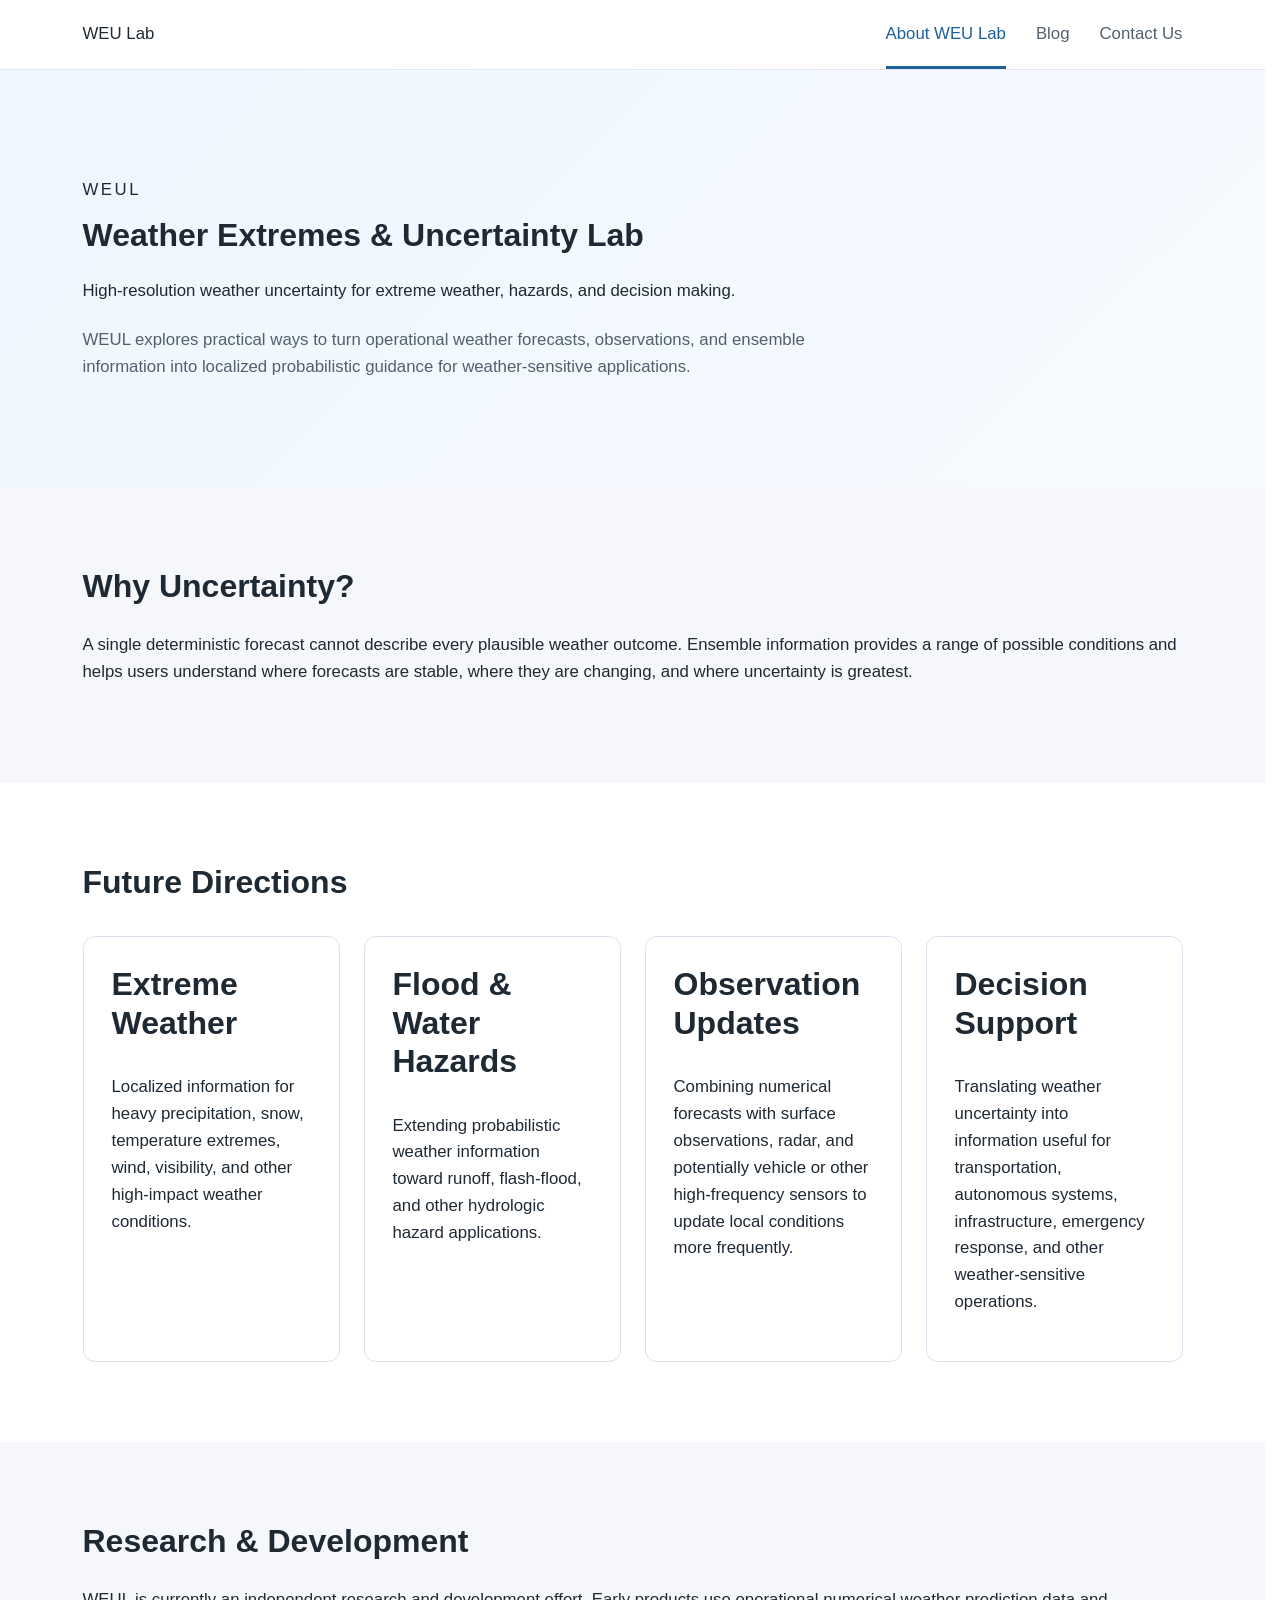
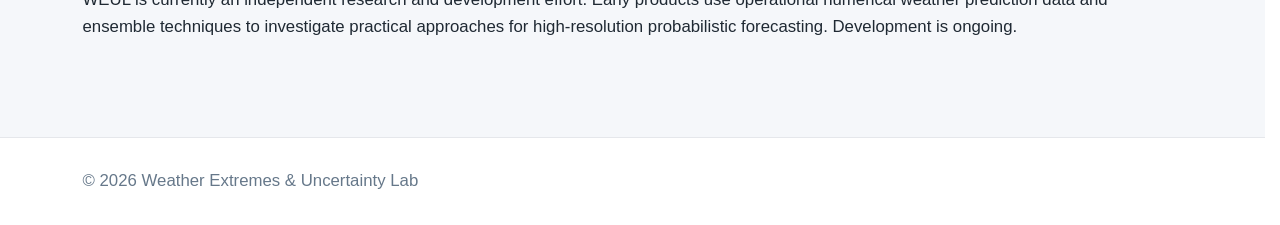
==== commit 9b6e8913: "Initial WEU Lab website" ====
--- a/index.html
+++ b/index.html
@@ -24,18 +24,9 @@
       <h1>Weather Extremes &amp; Uncertainty Lab</h1>
       <p class="tagline">High-resolution weather uncertainty for extreme weather, hazards, and decision making.</p>
       <p class="intro">WEUL explores practical ways to turn operational weather forecasts, observations, and ensemble information into localized probabilistic guidance for weather-sensitive applications.</p>
-      <a class="button" href="#products">Explore products</a>
     </div>
   </header>
   <main>
-    <section id="products"><div class="container">
-      <h2>Current Products</h2>
-      <p class="section-intro">Initial development focuses on short-range, high-resolution precipitation and temperature uncertainty.</p>
-      <div class="cards">
-        <article class="card"><h3>Precipitation Uncertainty</h3><p>Subhourly ensemble guidance showing the probability, expected intensity, and range of possible precipitation outcomes at 15-minute intervals.</p><ul><li>15-minute forecast intervals</li><li>High-resolution local grids</li><li>Probability, ensemble mean, and maximum intensity</li><li>Short-range weather uncertainty</li></ul></article>
-        <article class="card"><h3>Temperature Uncertainty</h3><p>Local temperature ensemble guidance designed to show not only the expected temperature, but also the spread and variability among possible forecast outcomes.</p><ul><li>Subhourly temperature guidance</li><li>Time-lagged ensemble information</li><li>Neighborhood-scale visualization</li><li>Consistent uncertainty display</li></ul></article>
-      </div>
-    </div></section>
     <section class="alt"><div class="container"><h2>Why Uncertainty?</h2><p>A single deterministic forecast cannot describe every plausible weather outcome. Ensemble information provides a range of possible conditions and helps users understand where forecasts are stable, where they are changing, and where uncertainty is greatest.</p></div></section>
     <section><div class="container"><h2>Future Directions</h2><div class="cards">
       <article class="card"><h3>Extreme Weather</h3><p>Localized information for heavy precipitation, snow, temperature extremes, wind, visibility, and other high-impact weather conditions.</p></article>
@@ -43,7 +34,7 @@
       <article class="card"><h3>Observation Updates</h3><p>Combining numerical forecasts with surface observations, radar, and potentially vehicle or other high-frequency sensors to update local conditions more frequently.</p></article>
       <article class="card"><h3>Decision Support</h3><p>Translating weather uncertainty into information useful for transportation, autonomous systems, infrastructure, emergency response, and other weather-sensitive operations.</p></article>
     </div></div></section>
-    <section class="alt"><div class="container"><h2>Research &amp; Development</h2><p>WEUL is currently an independent research and development effort. Early products use operational numerical weather prediction data and ensemble techniques to investigate practical approaches for high-resolution probabilistic forecasting.</p><p>Development is ongoing. Products shown here are experimental and are not intended for operational warning or safety-critical use.</p></div></section>
+    <section class="alt"><div class="container"><h2>Research &amp; Development</h2><p>WEUL is currently an independent research and development effort. Early products use operational numerical weather prediction data and ensemble techniques to investigate practical approaches for high-resolution probabilistic forecasting. Development is ongoing. </p></div></section>
   </main>
   <footer><div class="container"><p>© 2026 Weather Extremes &amp; Uncertainty Lab</p></div></footer>
 </body>
--- a/style.css
+++ b/style.css
@@ -17,6 +17,8 @@
   color: #1f2933;
   background: #ffffff;
   line-height: 1.6;
+  font-size: 1.05rem;
+  font-weight: 400;
 }
 
 .container { width: min(1100px, 90%); margin: 0 auto; }
@@ -36,10 +38,11 @@
   gap: 28px;
 }
 
-.brand {
+.brand,
+.site-name {
   color: #1f2933;
-  font-size: 1.08rem;
-  font-weight: 750;
+  font-size: 1.05rem;
+  font-weight: 400;
   text-decoration: none;
   white-space: nowrap;
 }
@@ -58,7 +61,8 @@
   display: flex;
   align-items: center;
   color: #52606d;
-  font-weight: 600;
+  font-size: 1.05rem;
+  font-weight: 400;
   text-decoration: none;
   padding: 3px 0 0;
   border-bottom: 3px solid transparent;
@@ -73,32 +77,154 @@
 
 .hero { padding: 90px 0; background: linear-gradient(135deg, #eef6ff, #f8fbff); }
 .page-hero { padding: 68px 0 58px; background: linear-gradient(135deg, #eef6ff, #f8fbff); }
-.eyebrow { font-weight: 700; letter-spacing: 0.15em; text-transform: uppercase; margin-bottom: 12px; }
-h1 { font-size: clamp(2.5rem, 6vw, 5rem); line-height: 1.05; max-width: 900px; margin: 0 0 24px; }
-.page-hero h1 { font-size: clamp(2.3rem, 5vw, 4rem); }
-.tagline { font-size: clamp(1.3rem, 2.5vw, 2rem); max-width: 850px; margin-bottom: 22px; }
-.intro { max-width: 760px; font-size: 1.1rem; color: #52606d; }
-.button { display: inline-block; margin-top: 20px; padding: 12px 20px; border-radius: 8px; background: #1f5f99; color: white; text-decoration: none; font-weight: 600; }
+
+.eyebrow,
+.tagline,
+.intro,
+.section-intro,
+.contact-card p,
+.blog-post-meta,
+.article-page p,
+.article-page figcaption {
+  font-size: 1.05rem;
+  font-weight: 400;
+}
+
+.eyebrow {
+  letter-spacing: 0.15em;
+  text-transform: uppercase;
+  margin-bottom: 12px;
+}
+
+h1,
+h2,
+h3,
+.page-hero h1,
+.article-page h1,
+.article-page h2,
+.article-page h3 {
+  font-size: 2rem;
+  line-height: 1.2;
+  font-weight: 600;
+}
+
+h1 {
+  max-width: 900px;
+  margin: 0 0 24px;
+}
+
+h2 { margin-top: 0; }
+
+.tagline { max-width: 850px; margin-bottom: 22px; }
+.intro { max-width: 760px; color: #52606d; }
+
+.button {
+  display: inline-block;
+  margin-top: 20px;
+  padding: 12px 20px;
+  border-radius: 8px;
+  background: #1f5f99;
+  color: white;
+  text-decoration: none;
+  font-size: 1.05rem;
+  font-weight: 400;
+}
+
 main { flex: 1 0 auto; }
 section { padding: 80px 0; }
 .alt { background: #f5f7fa; }
-h2 { font-size: 2rem; margin-top: 0; }
 .section-intro { max-width: 760px; color: #52606d; }
-.cards { display: grid; grid-template-columns: repeat(auto-fit, minmax(250px, 1fr)); gap: 24px; margin-top: 35px; }
-.card { border: 1px solid #d9e2ec; border-radius: 12px; padding: 28px; background: white; }
+
+.cards {
+  display: grid;
+  grid-template-columns: repeat(auto-fit, minmax(250px, 1fr));
+  gap: 24px;
+  margin-top: 35px;
+}
+
+.card {
+  border: 1px solid #d9e2ec;
+  border-radius: 12px;
+  padding: 28px;
+  background: white;
+}
+
 .card h3 { margin-top: 0; }
 .card ul { padding-left: 20px; }
+
+p, li, a, figcaption {
+  font-weight: 400;
+}
+
 a { color: #1f5f99; }
+
 .content-narrow { max-width: 760px; }
-.blog-placeholder { border-left: 4px solid #1f5f99; padding: 6px 0 6px 22px; color: #52606d; }
+
+.blog-post-link { margin-top: 32px; }
+
+.blog-post-title {
+  display: inline-block;
+  font-size: 2rem;
+  line-height: 1.2;
+  font-weight: 600;
+  text-decoration: none;
+}
+
+.blog-post-title:hover { text-decoration: underline; }
+
+.blog-post-meta {
+  margin: 8px 0 0;
+  color: #66788a;
+}
+
 .contact-card { max-width: 760px; }
-.contact-card p { font-size: 1.08rem; }
-footer { flex: 0 0 auto; border-top: 1px solid #e5e7eb; padding: 30px 0; color: #66788a; }
+
+.article-page {
+  max-width: 900px;
+  padding-top: 64px;
+  padding-bottom: 80px;
+}
+
+.article-page img {
+  display: block;
+  max-width: 100%;
+  height: auto;
+  margin: 24px auto 8px;
+}
+
+.article-page figure { margin: 32px 0; }
+.article-page figcaption { color: #66788a; }
+
+footer {
+  flex: 0 0 auto;
+  border-top: 1px solid #e5e7eb;
+  padding: 30px 0;
+  color: #66788a;
+  font-size: 1.05rem;
+  font-weight: 400;
+}
+
 footer p { margin: 0; }
 
 @media (max-width: 680px) {
-  .nav-inner { height: auto; min-height: 69px; align-items: flex-start; flex-direction: column; gap: 0; padding-top: 14px; }
-  .nav-links { width: 100%; height: auto; min-width: 0; justify-content: flex-start; gap: 20px; overflow-x: auto; }
+  .nav-inner {
+    height: auto;
+    min-height: 69px;
+    align-items: flex-start;
+    flex-direction: column;
+    gap: 0;
+    padding-top: 14px;
+  }
+
+  .nav-links {
+    width: 100%;
+    height: auto;
+    min-width: 0;
+    justify-content: flex-start;
+    gap: 20px;
+    overflow-x: auto;
+  }
+
   .nav-links a { height: auto; padding: 12px 0 14px; }
   .hero { padding: 68px 0; }
 }
